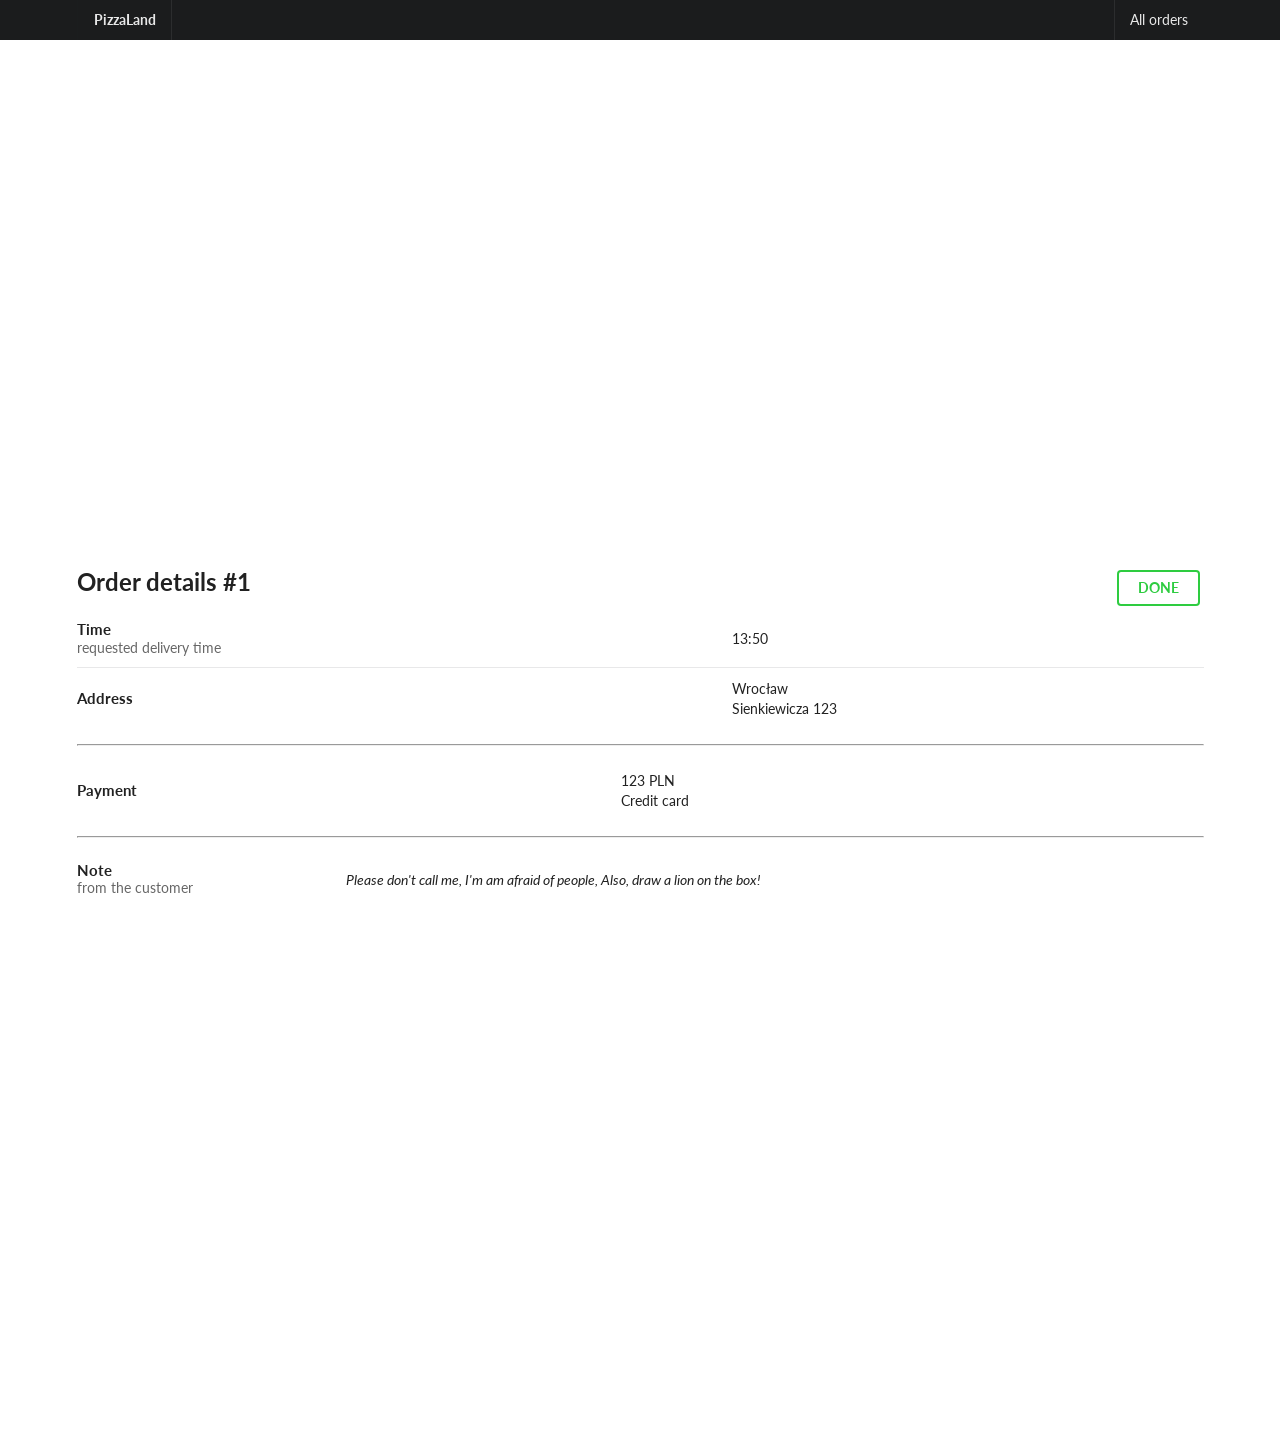
==== customer/index.html @ b4d4dc14 "fix includes" ====
<!DOCTYPE html>
<html>
<head>
  <!-- Standard Meta -->
  <meta charset="utf-8" />
  <meta http-equiv="X-UA-Compatible" content="IE=edge,chrome=1" />
  <meta name="viewport" content="width=device-width, initial-scale=1.0, maximum-scale=1.0">

  <!-- Site Properties -->
  <title>Responsive Elements - Semantic</title>
  <link rel="stylesheet" type="text/css" href="../semantic/dist/semantic.css">
  <link rel="stylesheet" type="text/css" href="styles.css">

  <!-- <script src="assets/library/jquery.min.js"></script> -->
  <script
  src="https://code.jquery.com/jquery-3.1.1.min.js"
  integrity="sha256-hVVnYaiADRTO2PzUGmuLJr8BLUSjGIZsDYGmIJLv2b8="
  crossorigin="anonymous"></script>
  <script src="semantic/dist/semantic.js"></script>

</head>
<body>

  <div class="ui fixed inverted menu">
    <div class="ui container">
      <a href="#" class="header item">
        PizzaLand
      </a>
          <div class="right menu">
          <a class="item all-orders" href="orders-list.html">All orders</a> 
          </div>
        </div>
      </div>
    </div>
  </div>
  
<div class="map" >
  
</div>

<div class="swipe-up">
  <div class="ui container">
    <h2 class="ui aligned header header-left">Order details #1</h2>
    <button class="ui inverted green button" id="done-button">DONE</button>
    <table class="ui very basic collapsing celled table unstackable table-details">
        <tbody>
          <tr>
            <td>
              <h4 class="ui header">
                <div class="content">
                  Time
                  <div class="sub header">requested delivery time
                </div>
              </div>
            </h4></td>
            <td>
              13:50
            </td>
          </tr>
          <tr>
            <td>
              <h4 class="ui header">
                <div class="content">
                  Address
              </div>
            </h4></td>
            <td>
              Wrocław <br> Sienkiewicza 123
            </td>
          </tr>
          
        </tbody>
      </table>
  <hr>
  <table class="ui very basic collapsing celled table unstackable table-details">
      <tbody>
        <tr>
          <td>
            <h4 class="ui header">
              <div class="content">
                Payment
              </div>
            </div>
          </h4></td>
          <td>
            123 PLN <br>
            Credit card
          </td>
        </tr>
      </tbody>
    </table>
  <hr>
  <table class="ui very basic collapsing celled table unstackable table-details">
      <tbody>
        <tr>
          <td>
            <h4 class="ui header">
              <div class="content">
                Note
                <div class="sub header">from the customer
              </div>
            </div>
          </h4></td>
          <td>
            <i>Please don't call me, I'm am afraid of people, Also, draw a lion on the box!</i>
          </td>
        </tr>
      </tbody>
    </table>
  </div>
</div>
</body>
</html>
---- customer/styles.css ----
/*body {
  background-color: #FFFFFF;
}
.ui.menu .item img.logo {
  margin-right: 1.5em;
}
.main.container {
  margin-top: 7em;
}
.wireframe {
  margin-top: 2em;
}
.ui.footer.segment {
  margin: 5em 0em 0em;
  padding: 5em 0em;
}*/

body{
  overflow-x: hidden;
}

.map{
  width: 100%;
  min-height: 500px;
  background-image: url("assets/map.png");
  background-size:     cover;    
  background-repeat:   no-repeat;
  background-position: center center;    
  /*margin: 40px 0 0 0 !important;*/
  position: fixed;
  z-index: -1;
  top: 40px;
}

.swipe-up{
  padding-top: 20px;
  background-color: white;
  z-index: 1000;
  margin-top: 550px;
  margin-left: 0 !important;
  margin-right: 0 !important;
  width:100% !important;
  min-height: 540px;
}

.table-details{
  width: 100% !important;
}

.ui.celled.table.table-details tr td{
  border-left: none;
}

.header-left{
  float: left;
}
#done-button{
  float: right;
}
.main-content{
  margin-top: 50px;
}
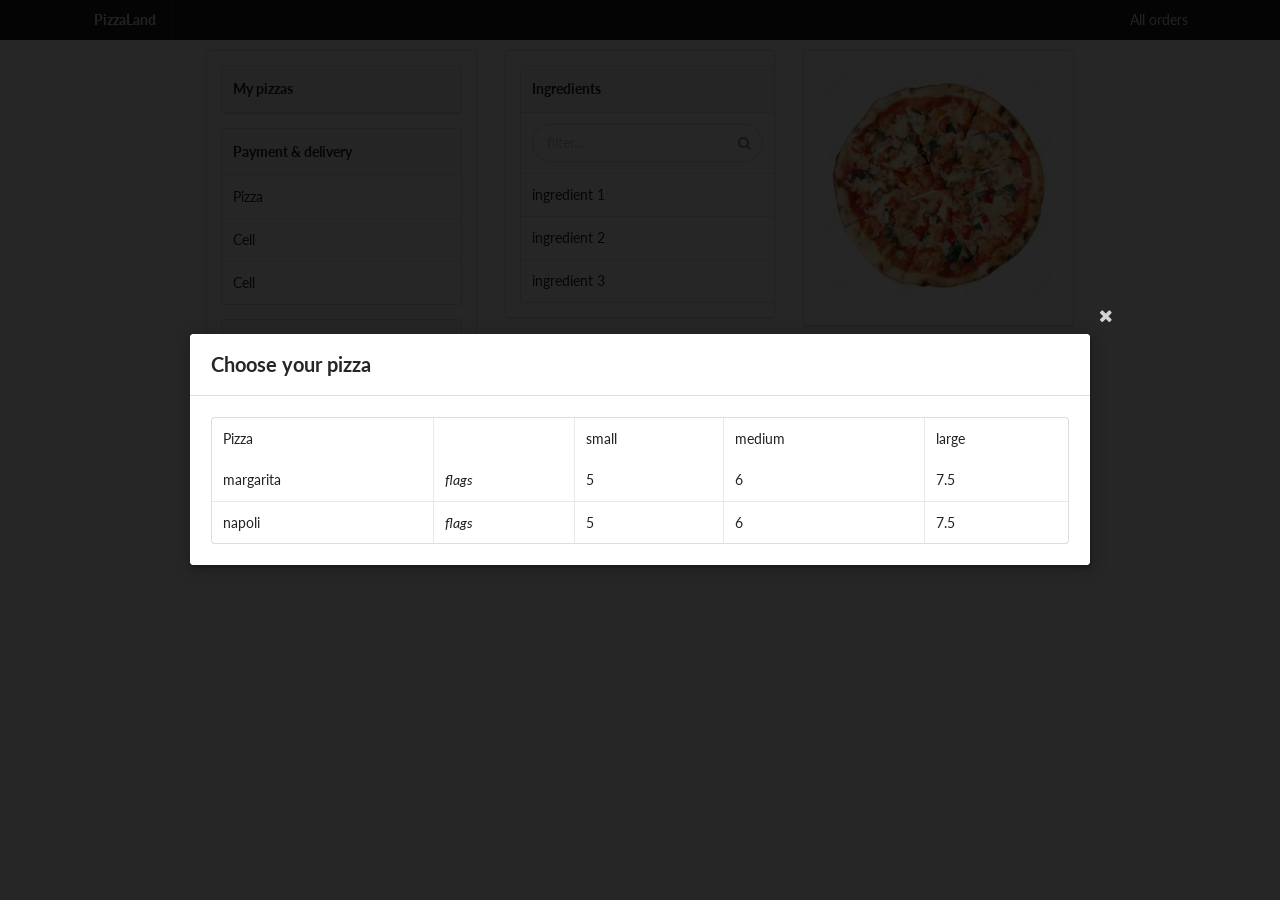
==== commit ce4c5842: "started working on cutomer view" ====
--- a/customer/index.html
+++ b/customer/index.html
@@ -16,7 +16,8 @@
   src="https://code.jquery.com/jquery-3.1.1.min.js"
   integrity="sha256-hVVnYaiADRTO2PzUGmuLJr8BLUSjGIZsDYGmIJLv2b8="
   crossorigin="anonymous"></script>
-  <script src="semantic/dist/semantic.js"></script>
+  <script src="../semantic/dist/semantic.js"></script>
+  <script src="script.js"></script>
 
 </head>
 <body>
@@ -33,81 +34,173 @@
       </div>
     </div>
   </div>
-  
-<div class="map" >
-  
-</div>
-
-<div class="swipe-up">
-  <div class="ui container">
-    <h2 class="ui aligned header header-left">Order details #1</h2>
-    <button class="ui inverted green button" id="done-button">DONE</button>
-    <table class="ui very basic collapsing celled table unstackable table-details">
-        <tbody>
+
+  <div class="ui modal">
+    <i class="close icon"></i>
+    <div class="header">
+      Choose your pizza
+    </div>
+    <div class="ui content">
+      <table id="modal-pizzas-table" class="ui celled table">
+        <thead>
+          <td>Pizza</td>
+          <td></td>
+          <td>small</td>
+          <td>medium</td>
+          <td>large</td>
+        </thead>
+        <tbody></tbody>
+      </table>
+    </div>
+  </div>
+
+  <div class="ui three column page grid main-content">
+    <div class="row">
+      <div class="column">
+        <div class="ui segment">
+          <!--MY PIZZAS-->
+          <table class="ui celled table">
+            <thead>
+            <tr><th>My pizzas</th>
+            </tr></thead>
+            <tbody id="my-pizzas-table">
+            <!--<tr>-->
+              <!--<td>-->
+                <!--&lt;!&ndash;<div class="ui ribbon label">First</div>&ndash;&gt;-->
+                <!--Pizza-->
+              <!--</td>-->
+            <!--</tr>-->
+            <!--<tr>-->
+              <!--<td>Cell</td>-->
+            <!--</tr>-->
+            <!--<tr>-->
+              <!--<td>Cell</td>-->
+            <!--</tr>-->
+            </tbody>
+          </table>
+
+          <!--PAYMENT AND DELIVERY-->
+          <table class="ui celled table">
+            <thead>
+            <tr><th>Payment & delivery</th>
+            </tr></thead>
+            <tbody>
+            <tr>
+              <td>
+                <!--<div class="ui ribbon label">First</div>-->
+                Pizza
+              </td>
+            </tr>
+            <tr>
+              <td>Cell</td>
+            </tr>
+            <tr>
+              <td>Cell</td>
+            </tr>
+            </tbody>
+          </table>
+
+          <!--PAYMENT AND DELIVERY-->
+          <table class="ui celled table">
+            <thead>
+            <tr><th>Notes</th>
+            </tr></thead>
+            <tbody>
+            <tr>
+              <td>
+                <textarea></textarea>
+              </td>
+            </tr>
+            </tbody>
+          </table>
+
+          <!--SUMMARY-->
+          <table class="ui celled table">
+            <thead>
+            <tr><th colspan="2">Summary</th>
+            </tr></thead>
+            <tbody>
+            <tr>
+              <td>
+                sth:
+              </td>
+              <td>
+                price
+              </td>
+            </tr>
+            </tbody>
+          </table>
+
+        </div>
+      </div>
+      <div class="column">
+        <div class="ui segment">
+
+
+          <!-- INGREDIENTS -->
+
+          <table class="ui celled table">
+            <thead>
+            <tr><th>Ingredients</th>
+            </tr></thead>
+            <tbody>
+            <tr>
+              <td>
+                <div class="ui category search">
+                  <div class="ui icon input">
+                    <input class="prompt" type="text" placeholder="filter...">
+                    <i class="search icon"></i>
+                  </div>
+                  <div class="results"></div>
+                </div>
+              </td>
+            </tr>
+              <tr><td>ingredient 1 </td></tr>
+              <tr><td>ingredient 2 </td></tr>
+              <tr><td>ingredient 3 </td></tr>
+            </tr>
+            </tbody>
+          </table>
+
+
+        </div>
+      </div>
+      <div class="column">
+        <div class="ui segment">
+          <img id="pizza-image" src="assets/pizza1.jpg" style="width:100%" alt="">
+        </div>
+        <table class="ui celled table">
+          <tbody>
           <tr>
             <td>
-              <h4 class="ui header">
-                <div class="content">
-                  Time
-                  <div class="sub header">requested delivery time
-                </div>
-              </div>
-            </h4></td>
-            <td>
-              13:50
+              Size
+            </td>
+            <td>
+              <select class="ui fluid dropdown">
+                <option value="">State</option>
+                <option value="AL">Alabama</option>
+                <option value="AK">Alaska</option>
+              </select>
             </td>
           </tr>
           <tr>
             <td>
-              <h4 class="ui header">
-                <div class="content">
-                  Address
-              </div>
-            </h4></td>
-            <td>
-              Wrocław <br> Sienkiewicza 123
+              Dough
+            </td>
+            <td>
+              <select class="ui fluid dropdown">
+                <option value="">State</option>
+                <option value="AL">Alabama</option>
+                <option value="AK">Alaska</option>
+              </select>
             </td>
           </tr>
-          
-        </tbody>
-      </table>
-  <hr>
-  <table class="ui very basic collapsing celled table unstackable table-details">
-      <tbody>
-        <tr>
-          <td>
-            <h4 class="ui header">
-              <div class="content">
-                Payment
-              </div>
-            </div>
-          </h4></td>
-          <td>
-            123 PLN <br>
-            Credit card
-          </td>
-        </tr>
-      </tbody>
-    </table>
-  <hr>
-  <table class="ui very basic collapsing celled table unstackable table-details">
-      <tbody>
-        <tr>
-          <td>
-            <h4 class="ui header">
-              <div class="content">
-                Note
-                <div class="sub header">from the customer
-              </div>
-            </div>
-          </h4></td>
-          <td>
-            <i>Please don't call me, I'm am afraid of people, Also, draw a lion on the box!</i>
-          </td>
-        </tr>
-      </tbody>
-    </table>
+          </tbody>
+        </table>
+      </div>
+    </div>
   </div>
-</div>
+
+
 </body>
 </html>
--- a/customer/styles.css
+++ b/customer/styles.css
@@ -1,62 +1,65 @@
-/*body {
-  background-color: #FFFFFF;
-}
-.ui.menu .item img.logo {
-  margin-right: 1.5em;
-}
-.main.container {
-  margin-top: 7em;
-}
-.wireframe {
-  margin-top: 2em;
-}
-.ui.footer.segment {
-  margin: 5em 0em 0em;
-  padding: 5em 0em;
-}*/
+/*!*body {*/
+  /*background-color: #FFFFFF;*/
+/*}*/
+/*.ui.menu .item img.logo {*/
+  /*margin-right: 1.5em;*/
+/*}*/
+/*.main.container {*/
+  /*margin-top: 7em;*/
+/*}*/
+/*.wireframe {*/
+  /*margin-top: 2em;*/
+/*}*/
+/*.ui.footer.segment {*/
+  /*margin: 5em 0em 0em;*/
+  /*padding: 5em 0em;*/
+/*}*!*/
 
-body{
-  overflow-x: hidden;
-}
+/*body{*/
+  /*overflow-x: hidden;*/
+/*}*/
 
-.map{
-  width: 100%;
-  min-height: 500px;
-  background-image: url("assets/map.png");
-  background-size:     cover;    
-  background-repeat:   no-repeat;
-  background-position: center center;    
-  /*margin: 40px 0 0 0 !important;*/
-  position: fixed;
-  z-index: -1;
-  top: 40px;
-}
+/*.map{*/
+  /*width: 100%;*/
+  /*min-height: 500px;*/
+  /*background-image: url("assets/map.png");*/
+  /*background-size:     cover;    */
+  /*background-repeat:   no-repeat;*/
+  /*background-position: center center;    */
+  /*!*margin: 40px 0 0 0 !important;*!*/
+  /*position: fixed;*/
+  /*z-index: -1;*/
+  /*top: 40px;*/
+/*}*/
 
-.swipe-up{
-  padding-top: 20px;
-  background-color: white;
-  z-index: 1000;
-  margin-top: 550px;
-  margin-left: 0 !important;
-  margin-right: 0 !important;
-  width:100% !important;
-  min-height: 540px;
-}
+/*.swipe-up{*/
+  /*padding-top: 20px;*/
+  /*background-color: white;*/
+  /*z-index: 1000;*/
+  /*margin-top: 550px;*/
+  /*margin-left: 0 !important;*/
+  /*margin-right: 0 !important;*/
+  /*width:100% !important;*/
+  /*min-height: 540px;*/
+/*}*/
 
-.table-details{
-  width: 100% !important;
-}
+/*.table-details{*/
+  /*width: 100% !important;*/
+/*}*/
 
-.ui.celled.table.table-details tr td{
-  border-left: none;
-}
+/*.ui.celled.table.table-details tr td{*/
+  /*border-left: none;*/
+/*}*/
 
-.header-left{
-  float: left;
-}
-#done-button{
-  float: right;
-}
+/*.header-left{*/
+  /*float: left;*/
+/*}*/
+/*#done-button{*/
+  /*float: right;*/
+/*}*/
+/*.main-content{*/
+  /*margin-top: 50px;*/
+/*}*/
 .main-content{
-  margin-top: 50px;
+  padding-top: 50px !important;
 }
